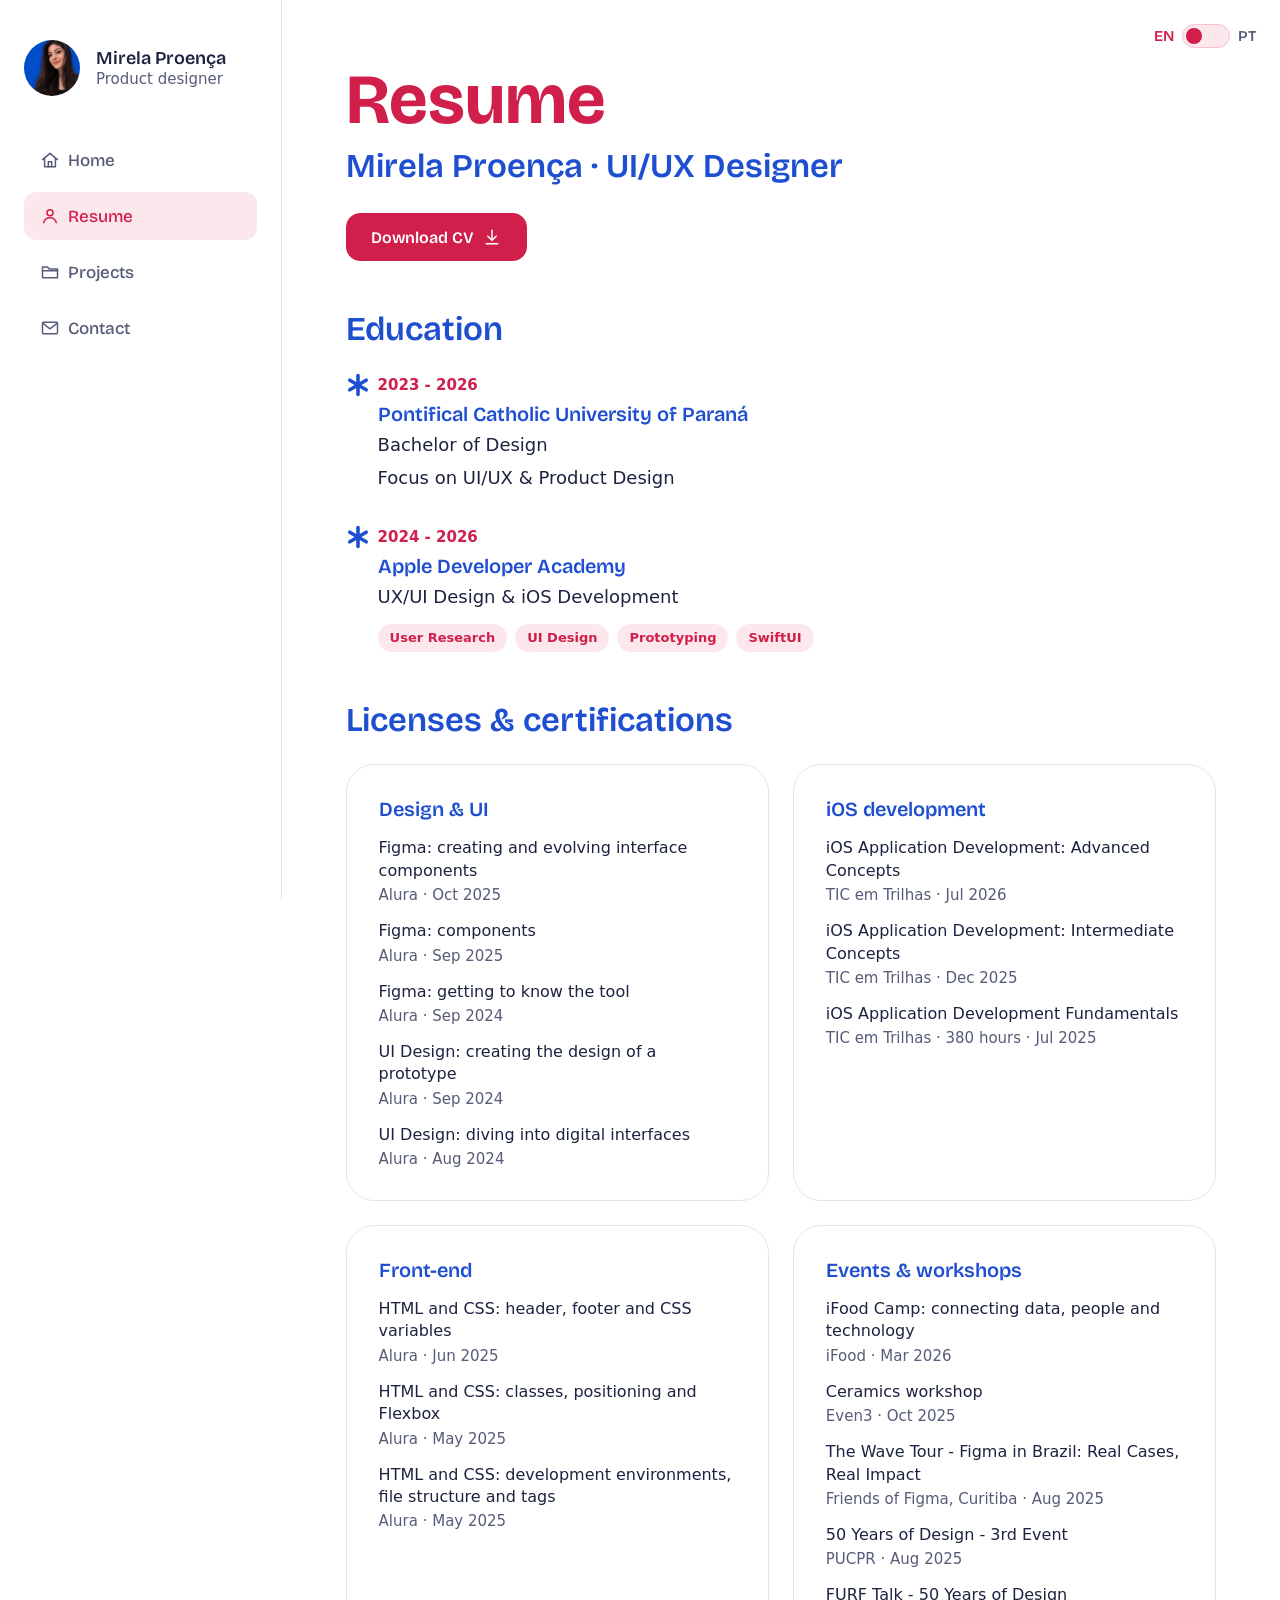
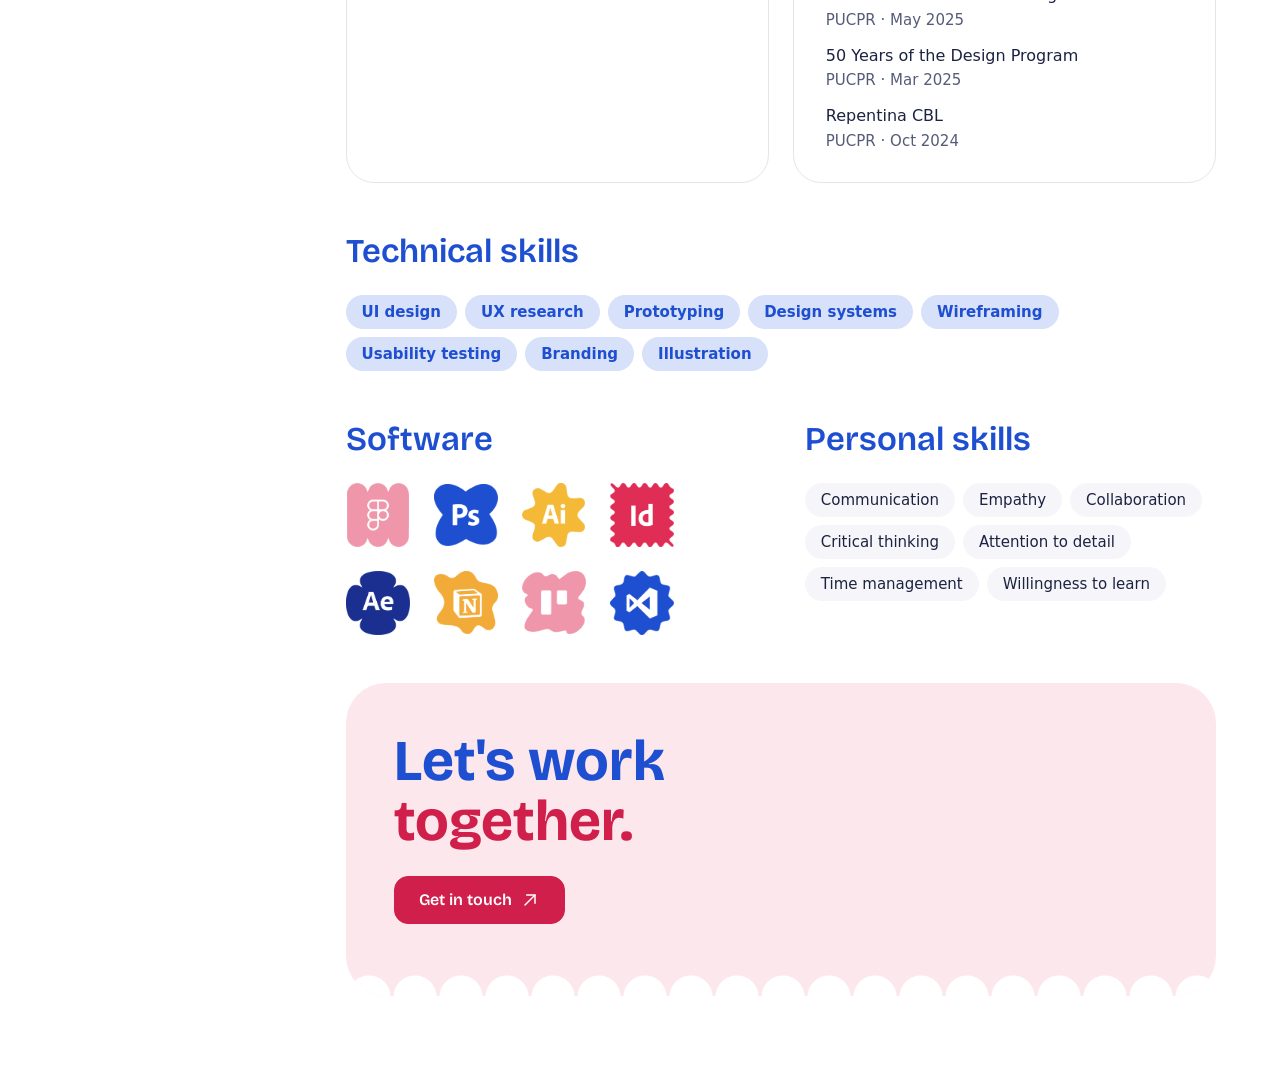
==== about.html @ 4e5e3536 "upload arquivos" ====
<!DOCTYPE html>
<html lang="en">
<head>
  <meta charset="UTF-8" />
  <meta name="viewport" content="width=device-width, initial-scale=1" />
  <title>Resume — Mirela Proença</title>

  <link rel="preconnect" href="https://fonts.googleapis.com" />
  <link rel="preconnect" href="https://fonts.gstatic.com" crossorigin />
  <link href="https://fonts.googleapis.com/css2?family=Bricolage+Grotesque:opsz,wght@12..96,200..800&display=swap" rel="stylesheet" />
  <link rel="stylesheet" href="styles.css" />
  <link rel="stylesheet" href="about.css" />
</head>
<body>
  <div class="layout">

    <!-- ========== SIDEBAR (igual à home) ========== -->
    <aside class="sidebar">
      <a href="index.html" class="profile">
        <img class="profile__photo" src="assets/mirela.jpg" alt="Foto de Mirela Proença" />
        <div class="profile__info">
          <strong class="profile__name">Mirela Proença</strong>
          <span class="profile__role">Product designer</span>
        </div>
      </a>

      <nav class="nav" aria-label="Navegação principal">
        <a href="index.html" class="nav__item">
          <svg viewBox="0 0 24 24" aria-hidden="true"><path d="M3 11.5 12 4l9 7.5"/><path d="M5.5 10v10h13V10"/><path d="M10 20v-6h4v6"/></svg>
          <span>Home</span>
        </a>
        <a href="about.html" class="nav__item nav__item--active" aria-current="page">
          <svg viewBox="0 0 24 24" aria-hidden="true"><circle cx="12" cy="8" r="3.6"/><path d="M4.5 20c.8-4 3.7-6 7.5-6s6.7 2 7.5 6"/></svg>
          <span>Resume</span>
        </a>
        <a href="projects.html" class="nav__item">
          <svg viewBox="0 0 24 24" aria-hidden="true"><path d="M3 7.5V19h18V8.5H11L9 6H3z"/><path d="M3 10.5h18"/></svg>
          <span>Projects</span>
        </a>
        <a href="contact.html" class="nav__item">
          <svg viewBox="0 0 24 24" aria-hidden="true"><rect x="3" y="5" width="18" height="14" rx="1.5"/><path d="m3 6 9 7 9-7"/></svg>
          <span>Contact</span>
        </a>
      </nav>
    </aside>

    <!-- ========== CONTEÚDO ========== -->
    <main class="main about">

      <header class="about__intro">
        <h1 class="hero__title">Resume</h1>
        <h2 class="hero__subtitle">Mirela Proença · UI/UX Designer</h2>
        <!-- PDFs em assets/. A versão em português é escolhida pelo i18n.js. -->
        <a href="assets/Mirela-Proenca-CV.pdf" data-href-pt="assets/Mirela-Proenca-Curriculo.pdf" class="btn btn--primary" download>
          Download CV
          <svg viewBox="0 0 24 24" aria-hidden="true"><path d="M12 4v11"/><path d="m7 11 5 5 5-5"/><path d="M5 20h14"/></svg>
        </a>
      </header>

      <!-- Education -->
      <section class="block" aria-labelledby="edu-title">
        <h2 id="edu-title" class="block__title">Education</h2>

        <ol class="timeline">
          <li class="timeline__item">
            <span class="timeline__star" aria-hidden="true"></span>
            <span class="timeline__date">2023 - 2026</span>
            <strong class="timeline__role">Pontifical Catholic University of Paraná</strong>
            <span class="timeline__place">Bachelor of Design</span>
            <span class="timeline__place">Focus on UI/UX &amp; Product Design</span>
          </li>

          <li class="timeline__item">
            <span class="timeline__star" aria-hidden="true"></span>
            <span class="timeline__date">2024 - 2026</span>
            <strong class="timeline__role">Apple Developer Academy</strong>
            <span class="timeline__place">UX/UI Design &amp; iOS Development</span>
            <ul class="tags">
              <li>User Research</li>
              <li>UI Design</li>
              <li>Prototyping</li>
              <li>SwiftUI</li>
            </ul>
          </li>
        </ol>
      </section>

      <!-- Licenses & certifications -->
      <section class="block" aria-labelledby="cert-title">
        <h2 id="cert-title" class="block__title">Licenses &amp; certifications</h2>

        <div class="cert-groups">
          <article class="cert-group">
            <h3 class="cert-group__title">Design &amp; UI</h3>
            <ul class="certs">
              <li class="cert">
                <strong class="cert__name">Figma: creating and evolving interface components</strong>
                <span class="cert__meta"><span>Alura</span> · <span>Oct 2025</span></span>
              </li>
              <li class="cert">
                <strong class="cert__name">Figma: components</strong>
                <span class="cert__meta"><span>Alura</span> · <span>Sep 2025</span></span>
              </li>
              <li class="cert">
                <strong class="cert__name">Figma: getting to know the tool</strong>
                <span class="cert__meta"><span>Alura</span> · <span>Sep 2024</span></span>
              </li>
              <li class="cert">
                <strong class="cert__name">UI Design: creating the design of a prototype</strong>
                <span class="cert__meta"><span>Alura</span> · <span>Sep 2024</span></span>
              </li>
              <li class="cert">
                <strong class="cert__name">UI Design: diving into digital interfaces</strong>
                <span class="cert__meta"><span>Alura</span> · <span>Aug 2024</span></span>
              </li>
            </ul>
          </article>
          <article class="cert-group">
            <h3 class="cert-group__title">iOS development</h3>
            <ul class="certs">
              <li class="cert">
                <strong class="cert__name">iOS Application Development: Advanced Concepts</strong>
                <span class="cert__meta"><span>TIC em Trilhas</span> · <span>Jul 2026</span></span>
              </li>
              <li class="cert">
                <strong class="cert__name">iOS Application Development: Intermediate Concepts</strong>
                <span class="cert__meta"><span>TIC em Trilhas</span> · <span>Dec 2025</span></span>
              </li>
              <li class="cert">
                <strong class="cert__name">iOS Application Development Fundamentals</strong>
                <span class="cert__meta"><span>TIC em Trilhas</span> · <span>380 hours · Jul 2025</span></span>
              </li>
            </ul>
          </article>
          <article class="cert-group">
            <h3 class="cert-group__title">Front-end</h3>
            <ul class="certs">
              <li class="cert">
                <strong class="cert__name">HTML and CSS: header, footer and CSS variables</strong>
                <span class="cert__meta"><span>Alura</span> · <span>Jun 2025</span></span>
              </li>
              <li class="cert">
                <strong class="cert__name">HTML and CSS: classes, positioning and Flexbox</strong>
                <span class="cert__meta"><span>Alura</span> · <span>May 2025</span></span>
              </li>
              <li class="cert">
                <strong class="cert__name">HTML and CSS: development environments, file structure and tags</strong>
                <span class="cert__meta"><span>Alura</span> · <span>May 2025</span></span>
              </li>
            </ul>
          </article>
          <article class="cert-group">
            <h3 class="cert-group__title">Events &amp; workshops</h3>
            <ul class="certs">
              <li class="cert">
                <strong class="cert__name">iFood Camp: connecting data, people and technology</strong>
                <span class="cert__meta"><span>iFood</span> · <span>Mar 2026</span></span>
              </li>
              <li class="cert">
                <strong class="cert__name">Ceramics workshop</strong>
                <span class="cert__meta"><span>Even3</span> · <span>Oct 2025</span></span>
              </li>
              <li class="cert">
                <strong class="cert__name">The Wave Tour - Figma in Brazil: Real Cases, Real Impact</strong>
                <span class="cert__meta"><span>Friends of Figma, Curitiba</span> · <span>Aug 2025</span></span>
              </li>
              <li class="cert">
                <strong class="cert__name">50 Years of Design - 3rd Event</strong>
                <span class="cert__meta"><span>PUCPR</span> · <span>Aug 2025</span></span>
              </li>
              <li class="cert">
                <strong class="cert__name">FURF Talk - 50 Years of Design</strong>
                <span class="cert__meta"><span>PUCPR</span> · <span>May 2025</span></span>
              </li>
              <li class="cert">
                <strong class="cert__name">50 Years of the Design Program</strong>
                <span class="cert__meta"><span>PUCPR</span> · <span>Mar 2025</span></span>
              </li>
              <li class="cert">
                <strong class="cert__name">Repentina CBL</strong>
                <span class="cert__meta"><span>PUCPR</span> · <span>Oct 2024</span></span>
              </li>
            </ul>
          </article>
        </div>
      </section>

      <!-- Technical skills -->
      <section class="block" aria-labelledby="skills-title">
        <h2 id="skills-title" class="block__title">Technical skills</h2>
        <ul class="pills pills--accent">
          <li>UI design</li>
          <li>UX research</li>
          <li>Prototyping</li>
          <li>Design systems</li>
          <li>Wireframing</li>
          <li>Usability testing</li>
          <li>Branding</li>
          <li>Illustration</li>
        </ul>
      </section>

      <!-- Software + personal skills -->
      <div class="about__grid about__grid--even">

        <section class="block" aria-labelledby="soft-title">
          <h2 id="soft-title" class="block__title">Software</h2>
          <ul class="logos" aria-label="Software">
            <li><img src="assets/Figma-logo.png" alt="Figma" /></li>
            <li><img src="assets/Photoshop-logo.png" alt="Photoshop" /></li>
            <li><img src="assets/Illustrator-logo.png" alt="Illustrator" /></li>
            <li><img src="assets/Indesign-logo.png" alt="InDesign" /></li>
            <li><img src="assets/After-logo.png" alt="After Effects" /></li>
            <li><img src="assets/Notion-logo.png" alt="Notion" /></li>
            <li><img src="assets/Trello-logo.png" alt="Trello" /></li>
            <li><img src="assets/Vscode-logo.png" alt="VS Code" /></li>
          </ul>
        </section>

        <section class="block" aria-labelledby="personal-title">
          <h2 id="personal-title" class="block__title">Personal skills</h2>
          <ul class="pills">
            <li>Communication</li>
            <li>Empathy</li>
            <li>Collaboration</li>
            <li>Critical thinking</li>
            <li>Attention to detail</li>
            <li>Time management</li>
            <li>Willingness to learn</li>
          </ul>
        </section>
      </div>

      <!-- CTA final -->
      <section class="cta" aria-labelledby="cta-title">
        <div class="cta__art" aria-hidden="true">
          <!-- Coloque aqui uma ilustração sua: <img src="assets/cta.svg" alt="" /> -->
          <span>Your illustration here</span>
        </div>

        <div class="cta__content">
          <h2 id="cta-title" class="cta__title">
            Let's work<br /><span>together.</span>
          </h2>
          <a href="contact.html" class="btn btn--primary">
            Get in touch
            <svg viewBox="0 0 24 24" aria-hidden="true"><path d="M6 18 18 6"/><path d="M8 6h10v10"/></svg>
          </a>
        </div>
      </section>

    </main>
  </div>
  <script src="i18n.js"></script>
</body>
</html>
---- styles.css ----
/* ==========================================================
   Portfólio — Mirela Proença
   Ajuste as cores e a fonte nas variáveis abaixo.
   ========================================================== */

:root {
  /* Cores (valores aproximados do protótipo — confira no Figma) */
  --red: #cf1f4a;
  --red-soft: #fce8ec;       /* fundo do item ativo */
  --pink-border: #f3c3ce;    /* bordas rosa claras */
  --pink-text: #c2415f;      /* texto/ícones dos itens inativos */
  --blue: #1f4fd1;
  --gray: #ababab;           /* placeholder de imagem */
  --text: #1c2340;          /* texto corrido */
  --ink-soft: #565c78;      /* texto secundário */
  --surface: #f6f6fa;       /* fundo neutro de apoio */
  --line: #e4e4ec;
  --bg: #fff;

  /* Tipografia */
  --font: "Bricolage Grotesque", system-ui, sans-serif;   /* títulos, menu, botões, stickers */
  --font-body: -apple-system, BlinkMacSystemFont, "SF Pro Text", "SF Pro Display", system-ui, "Segoe UI", sans-serif;   /* corpo de texto (SF Pro) */
  
  /* Layout */
  --sidebar-w: 22%;
  --radius-lg: 40px;
  --radius-md: 28px;
  --radius-sm: 18px;

  /* Escala de texto: use sempre estes tamanhos */
  --fs-xs: 0.8125rem;   /* etiquetas */
  --fs-sm: 0.9375rem;   /* legendas e apoio */
  --fs-body: 1.125rem;  /* texto corrido */
  --fs-h3: 1.25rem;     /* títulos de cards e etapas */
  --fs-h2: clamp(1.75rem, 2.6vw, 2.25rem);   /* títulos de seção */
  --lh-body: 1.6;
  --section-gap: var(--space-6);

  /* Grid de 8 pontos: todo espaçamento é múltiplo de 8.
     O meio-passo (4 e 12) só entra em elementos pequenos, como tags. */
  --space-half: 4px;
  --space-1: 8px;
  --space-1-5: 12px;
  --space-2: 16px;
  --space-3: 24px;
  --space-4: 32px;
  --space-5: 40px;
  --space-6: 48px;
  --space-7: 56px;
  --space-8: 64px;
  --space-9: 72px;
  --space-10: 80px;
}

*, *::before, *::after { box-sizing: border-box; }

html { scroll-behavior: smooth; }

body {
  margin: 0;
  font-family: var(--font-body);
  color: var(--text);
  background: var(--bg);
  -webkit-font-smoothing: antialiased;
}

/* Bricolage Grotesque só em títulos e elementos de destaque; o resto é SF Pro */
h1, h2, h3, h4,
.nav__item,
.sticker,
.profile__name,
.card__year { font-family: var(--font); }

a { color: inherit; text-decoration: none; }

a:focus-visible,
button:focus-visible { outline: 3px solid var(--blue); outline-offset: 3px; }
img { max-width: 100%; display: block; }

svg {
  width: 1.25em;
  height: 1.25em;
  fill: none;
  stroke: currentColor;
  stroke-width: 1.8;
  stroke-linecap: round;
  stroke-linejoin: round;
  flex: none;
}

/* ---------- Layout geral ---------- */

.layout {
  display: grid;
  grid-template-columns: minmax(240px, var(--sidebar-w)) 1fr;
  min-height: 100vh;
}

/* ---------- Sidebar ---------- */

.sidebar {
  position: sticky;
  top: 0;
  height: 100vh;
  padding: var(--space-5) var(--space-3);
  border-right: 1px solid var(--line);
  display: flex;
  flex-direction: column;
  gap: var(--space-5);
}

.profile {
  display: flex;
  align-items: center;
  gap: var(--space-2);
}

.profile__photo {
  width: 56px;
  height: 56px;
  border-radius: 50%;
  object-fit: cover;
  background: var(--red-soft); /* aparece se a foto não carregar */
}

.profile__info { display: flex; flex-direction: column; line-height: 1.25; }
.profile__name { font-size: 1.125rem; font-weight: 600; }
.profile__role { font-size: var(--fs-sm); font-weight: 400; color: var(--ink-soft); }

.nav { display: flex; flex-direction: column; gap: var(--space-1); }

.nav__item {
  display: flex;
  align-items: center;
  gap: var(--space-1);
  padding: 0 var(--space-2);
  font-size: 1.0625rem;
  font-weight: 500;
  color: var(--ink-soft);
  border-radius: 12px;
  transition: background 0.2s, color 0.2s;
  min-height: 48px;
}

.nav__item svg { width: 1.25rem; height: 1.25rem; }

.nav__item:hover {
  background: var(--surface);
  color: var(--text);
}

.nav__item--active {
  background: var(--red-soft);
  color: var(--red);
}

/* ---------- Conteúdo principal ---------- */

.main {
  padding: var(--space-8) var(--space-8) var(--space-10);
  max-width: 1200px;
}

/* ---------- Hero ---------- */

.hero__title {
  margin: 0;
  font-size: clamp(2.75rem, 5.5vw, 4.5rem);
  font-weight: 700;
  line-height: 1.05;
  color: var(--red);
}

.hero__subtitle {
  margin: var(--space-1) 0 0;
  min-height: 1.3em; /* o efeito de digitação não empurra a página */
  font-size: clamp(1.5rem, 2.6vw, 2.25rem);
  font-weight: 600;
  color: var(--blue);
}

.hero__text {
  margin: var(--space-3) 0 0;
  max-width: 62ch;
  font-size: var(--fs-body);
  line-height: var(--lh-body);
  color: var(--text);
}

.hero__actions {
  display: flex;
  flex-wrap: wrap;
  gap: var(--space-2);
  margin-top: var(--space-4);
}

.btn {
  display: inline-flex;
  align-items: center;
  gap: var(--space-1);
  padding: 0 var(--space-3);
  font-family: var(--font);
  font-size: 1rem;
  font-weight: 600;
  border-radius: 14px;
  border: 1.5px solid var(--red);
  transition: transform 0.15s, background 0.2s, color 0.2s;
  min-height: 48px;
}

.btn:hover { transform: translateY(-2px); }

.btn--primary { background: var(--red); color: #fff; }
.btn--primary:hover { background: #ad1a3e; }

.btn--outline { background: transparent; color: var(--red); }
.btn--outline:hover { background: var(--red-soft); }

/* ---------- Recent works ---------- */

.works {
  margin-top: var(--section-gap);
}

.works__title {
  margin: 0 0 var(--space-3);
  font-size: var(--fs-h2);
  font-weight: 600;
  color: var(--blue);
}

.works__grid {
  display: grid;
  grid-template-columns: repeat(2, minmax(0, 1fr));
  gap: var(--space-3);
}

.card {
  display: flex;
  flex-direction: column;
  background: #fff;
  border: 1px solid var(--line);
  border-radius: var(--radius-md);
  overflow: hidden;
  transition: transform 0.2s, box-shadow 0.2s;
}

.card:hover {
  transform: translateY(-4px);
  box-shadow: 0 12px 28px rgba(28, 35, 64, 0.12);
}

.card__image {
  position: relative;
  display: grid;
  place-items: center;
  aspect-ratio: 1.9 / 1;
  background: var(--surface);
}

/* Enquanto o projeto não tem imagem, o card mostra uma capa com o nome.
   Ao colocar a <img>, a capa some sozinha. */
.card__image:not(:has(img)) {
  background-image: radial-gradient(rgba(255, 255, 255, 0.18) 1.5px, transparent 1.6px);
  background-size: 22px 22px;
  font-family: var(--font);
  font-size: clamp(1.75rem, 3vw, 2.5rem);
  font-weight: 700;
  text-align: center;
}
.card[href="cleck.html"] .card__image:not(:has(img)) { background-color: var(--blue); color: #fff; }
.card[href="cleck.html"] .card__image:not(:has(img))::after { content: "Cleck!"; }
.card[href="alerta-enchentes.html"] .card__image:not(:has(img)) { background-color: #1a2f8f; color: #fff; }
.card[href="alerta-enchentes.html"] .card__image:not(:has(img))::after { content: "Alerta Enchentes RS"; padding: 0 var(--space-3); }
.card[href="webaluno.html"] .card__image:not(:has(img)) { background-color: #f6c445; color: var(--text); }
.card[href="webaluno.html"] .card__image:not(:has(img))::after { content: "WebAluno"; }
.card--soon .card__image:not(:has(img)) { background-color: var(--red-soft); color: var(--red); background-image: none; }
.card--soon .card__image:not(:has(img))::after { content: "Hooky"; }

/* projeto ainda em andamento: não é link */
.card--soon { position: relative; cursor: default; }
.card--soon:hover { transform: none; box-shadow: none; }

.card__badge {
  position: absolute;
  top: var(--space-2);
  left: var(--space-2);
  z-index: 1;
  padding: var(--space-half) var(--space-1-5);
  font-size: var(--fs-xs);
  font-weight: 600;
  color: var(--text);
  background: #fff;
  border-radius: 999px;
  box-shadow: 0 2px 8px rgba(28, 35, 64, 0.12);
}

.card__image img { width: 100%; height: 100%; object-fit: cover; }

.card__body { padding: var(--space-3); }

.card__title {
  margin: 0;
  font-size: var(--fs-h3);
  font-weight: 600;
  line-height: 1.3;
  color: var(--text);
}

.card__year {
  display: block;
  margin-top: var(--space-1);
  font-size: var(--fs-sm);
  font-weight: 500;
  color: var(--ink-soft);
}

/* ---------- Responsivo ---------- */

@media (max-width: 1000px) {
  .main { padding: var(--space-8) var(--space-5) var(--space-10); }
  .works__grid { grid-template-columns: 1fr; }
}

@media (max-width: 800px) {
  :root { --section-gap: var(--space-5); }

  .layout { grid-template-columns: 1fr; align-content: start; }

  .sidebar {
    position: static;
    height: auto;
    padding: var(--space-3);
    gap: var(--space-3);
    border-right: 0;
    border-bottom: 1px solid var(--line);
  }

  .nav {
    flex-direction: row;
    flex-wrap: wrap;
    gap: var(--space-1);
  }

  .profile { padding-right: calc(var(--space-1) * 13); } /* espaço para a chave de idioma */
  .nav__item { padding: 0 var(--space-1); font-size: var(--fs-sm); gap: var(--space-1); min-height: 40px; }
  .nav__item svg { width: 1.2rem; height: 1.2rem; }

  .main { padding: var(--space-5) var(--space-3) var(--space-7); }
}
---- about.css ----
/* ==========================================================
   Página About me — usa as variáveis e componentes do styles.css
   ========================================================== */

:root {
  --yellow: #f6c445;
  --navy: #1a2f8f;
  /* asterisco usado como marcador da timeline (vira máscara, então segue a cor de fundo) */
  --asterisk: url("data:image/svg+xml,%3Csvg xmlns='http://www.w3.org/2000/svg' viewBox='0 0 24 24'%3E%3Cpath d='M12 2.5v19M3.8 7.2l16.4 9.6M3.8 16.8l16.4-9.6' stroke='black' stroke-width='3.6' stroke-linecap='round' fill='none'/%3E%3C/svg%3E");
}

.about { display: flex; flex-direction: column; gap: var(--section-gap); }

.about__intro .btn { margin-top: var(--space-3); }

.about__grid {
  display: grid;
  grid-template-columns: minmax(0, 1fr) minmax(0, 1.25fr);
  gap: var(--space-6);
  align-items: start;
}

.about__grid--even { grid-template-columns: repeat(2, minmax(0, 1fr)); }

.block__title {
  margin: 0 0 var(--space-3);
  font-size: var(--fs-h2);
  font-weight: 600;
  color: var(--blue);
}

/* ---------- Timeline ---------- */

.timeline {
  list-style: none;
  margin: 0;
  padding: 0;
  display: flex;
  flex-direction: column;
  gap: var(--space-4);
}

.timeline__item {
  position: relative;
  display: flex;
  flex-direction: column;
  gap: var(--space-half);
  padding-left: var(--space-4);
  font-size: var(--fs-body);
  line-height: var(--lh-body);
}

/* marcador: asterisco azul */
.timeline__star {
  position: absolute;
  left: 0;
  top: 0;
  width: 24px;
  height: 24px;
  background: var(--blue);
  -webkit-mask: var(--asterisk) center / contain no-repeat;
  mask: var(--asterisk) center / contain no-repeat;
}

.timeline__date { font-size: var(--fs-sm); font-weight: 600; color: var(--red); }
.timeline__role { font-family: var(--font); font-size: var(--fs-h3); line-height: 1.3; font-weight: 600; color: var(--blue); }
.timeline__place { color: var(--text); }

/* tags rosa (ex.: User Research, SwiftUI) */
.tags {
  list-style: none;
  margin: var(--space-1) 0 0;
  padding: 0;
  display: flex;
  flex-wrap: wrap;
  gap: var(--space-1);
}

.tags li {
  padding: var(--space-half) var(--space-1-5);
  font-size: var(--fs-xs);
  font-weight: 600;
  color: var(--red);
  background: var(--red-soft);
  border-radius: 999px;
}

/* ---------- Licenças e certificados, agrupados por área ---------- */

.cert-groups {
  display: grid;
  grid-template-columns: repeat(2, minmax(0, 1fr));
  gap: var(--space-3);
}

.cert-group {
  padding: var(--space-4);
  border: 1px solid var(--line);
  border-radius: var(--radius-md);
}

.cert-group__title {
  margin: 0 0 var(--space-2);
  font-size: var(--fs-h3);
  font-weight: 600;
  color: var(--blue);
}

.certs {
  list-style: none;
  margin: 0;
  padding: 0;
  display: flex;
  flex-direction: column;
  gap: var(--space-2);
}

.cert { display: flex; flex-direction: column; gap: var(--space-half); }

.cert__name { font-size: 1rem; font-weight: 500; line-height: 1.4; color: var(--text); }

.cert__meta { font-size: var(--fs-sm); color: var(--ink-soft); }

/* ---------- Software (ícones alinhados) ---------- */

.logos {
  list-style: none;
  margin: 0;
  padding: 0;
  display: grid;
  grid-template-columns: repeat(4, 64px);
  gap: var(--space-3);
}

.logos img { display: block; width: 64px; height: 64px; object-fit: contain; }

/* ---------- Personal skills ---------- */

.pills {
  list-style: none;
  margin: 0;
  padding: 0;
  display: flex;
  flex-wrap: wrap;
  gap: var(--space-1);
}

.pills li {
  padding: var(--space-1) var(--space-2);
  font-size: var(--fs-sm);
  font-weight: 500;
  color: var(--text);
  background: var(--surface);
  border-radius: 999px;
}

/* skills técnicas: mesma pílula, em azul */
.pills--accent li {
  font-weight: 600;
  color: var(--blue);
  background: #d7e1fa;
}

/* ---------- CTA "Let's work together" ---------- */

.cta {
  position: relative;
  display: grid;
  grid-template-columns: minmax(0, 0.9fr) minmax(0, 1.1fr);
  align-items: center;
  gap: var(--space-4);
  padding: var(--space-6) var(--space-6) var(--space-9);
  background: var(--red-soft);
  border-radius: var(--radius-lg);
  overflow: hidden;
}

/* borda "nuvem" na base */
.cta::after {
  content: "";
  position: absolute;
  left: 0; right: 0; bottom: -1px;
  height: 24px;
  background: radial-gradient(circle at 50% 100%, #fff 0 21px, transparent 22px) 0 0 / 46px 24px repeat-x;
}

.cta__art {
  min-height: 220px;
  display: grid;
  place-items: center;
  border: 2px dashed var(--pink-border);
  border-radius: var(--radius-md);
  color: var(--pink-text);
  font-weight: 600;
}
.cta__art img { width: 100%; height: auto; }

/* sem ilustração, o espaço some e o texto ocupa a largura toda */
.cta__art:not(:has(img)) { display: none; }
.cta:not(:has(img)) { grid-template-columns: 1fr; }

.cta__content { display: flex; flex-direction: column; align-items: flex-start; gap: var(--space-3); }

.cta__title {
  margin: 0;
  font-size: clamp(2.25rem, 4.5vw, 3.75rem);
  font-weight: 700;
  line-height: 1.05;
  color: var(--blue);
}
.cta__title span { color: var(--red); }

/* ---------- Movimento reduzido ---------- */

@media (prefers-reduced-motion: reduce) {
  .app { transition: none; }
  .app:hover { transform: none; }
}

/* ---------- Responsivo ---------- */

@media (max-width: 1000px) {
  .about__grid,
  .about__grid--even { grid-template-columns: 1fr; gap: var(--space-6); }
  .cert-groups { grid-template-columns: 1fr; }
}

@media (max-width: 800px) {
  .cta { grid-template-columns: 1fr; padding: var(--space-4) var(--space-3) var(--space-8); }
  .cta__art { min-height: 160px; }
  .cert-group { padding: var(--space-3); }
  .logos { grid-template-columns: repeat(4, 56px); gap: var(--space-2); }
  .logos img { width: 56px; height: 56px; }
}
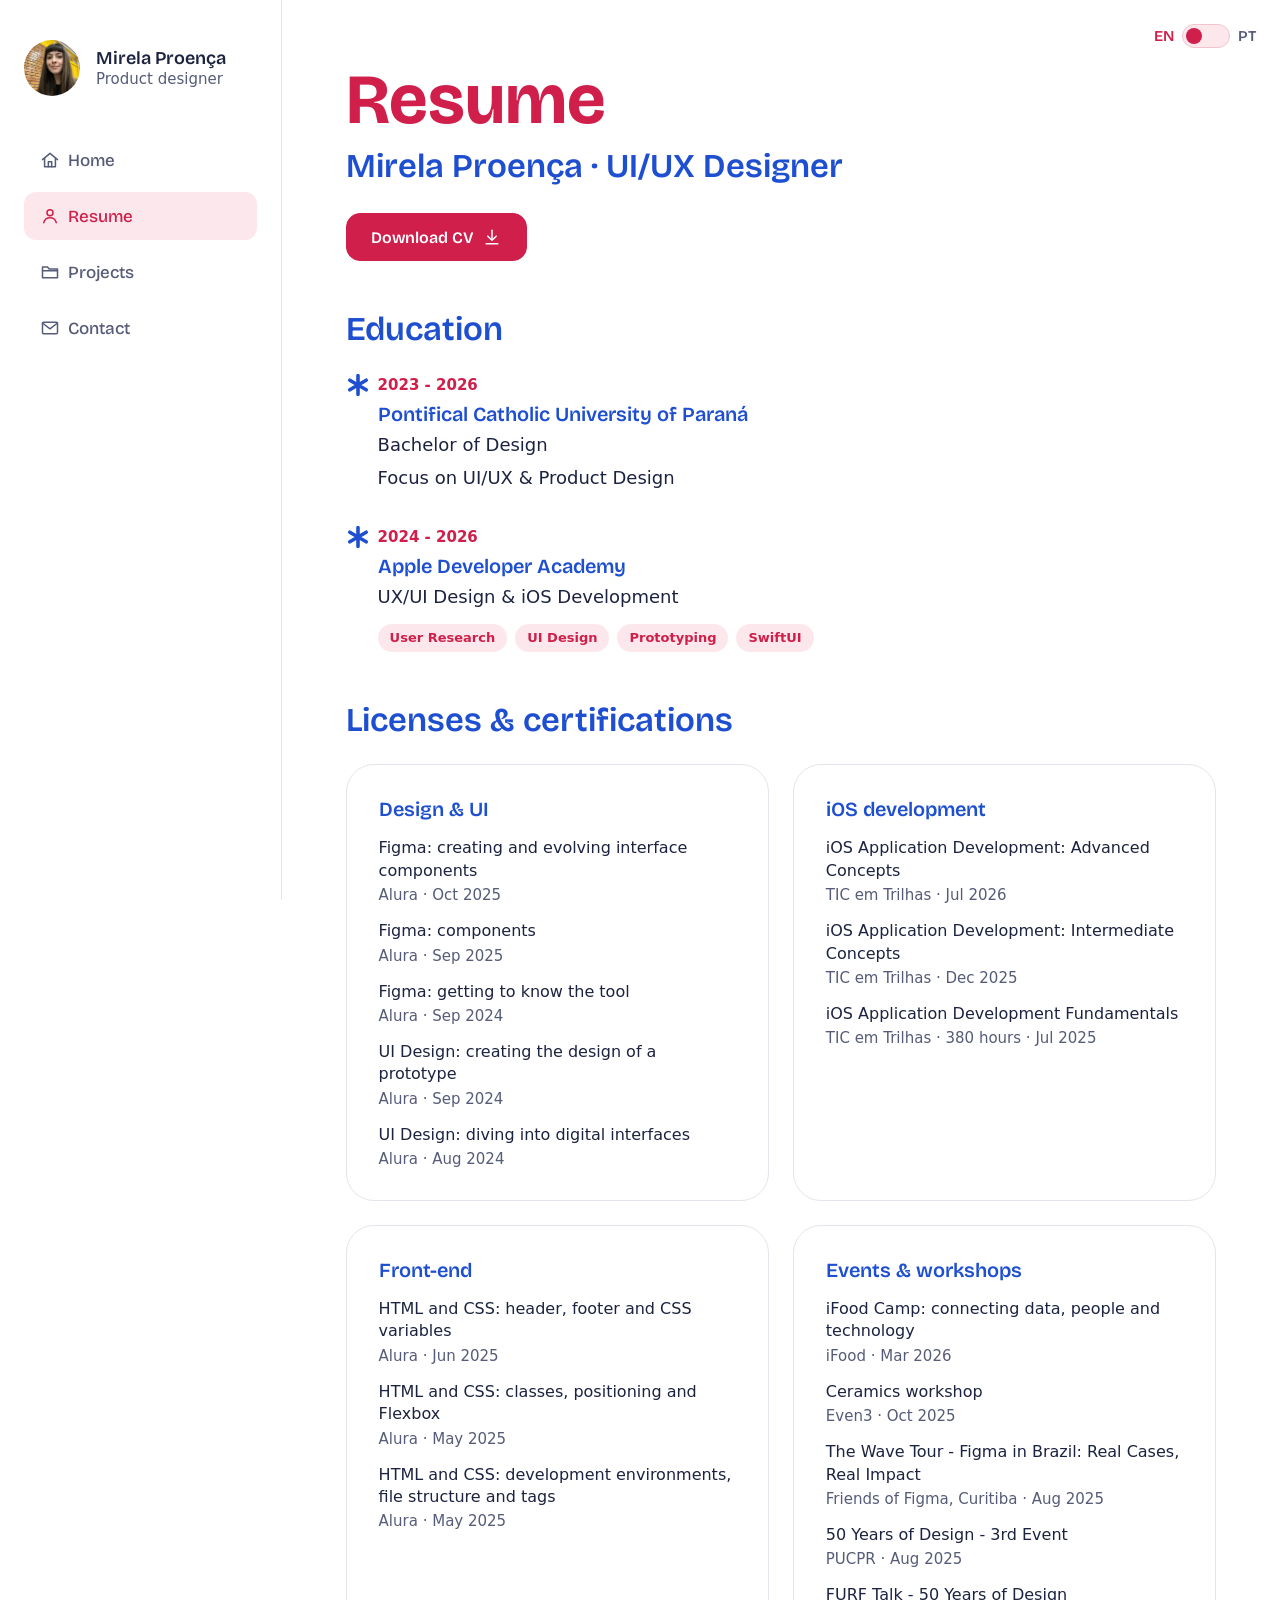
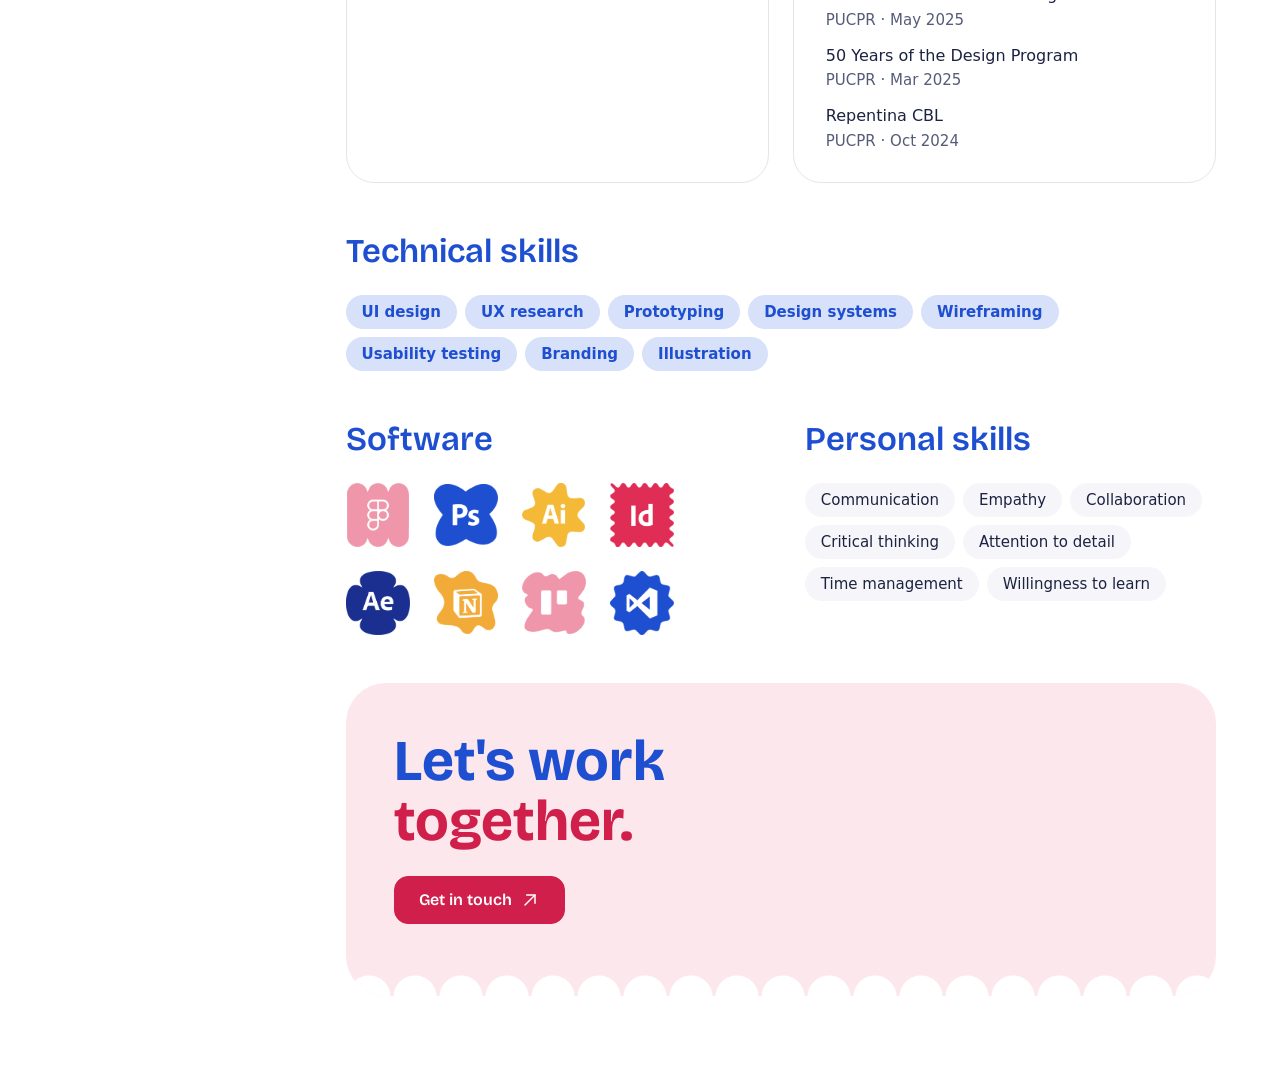
==== commit aaad139c: "fotos" ====
--- a/about.html
+++ b/about.html
@@ -17,7 +17,7 @@
     <!-- ========== SIDEBAR (igual à home) ========== -->
     <aside class="sidebar">
       <a href="index.html" class="profile">
-        <img class="profile__photo" src="assets/mirela.jpg" alt="Foto de Mirela Proença" />
+        <img class="profile__photo" src="assets/mirela.jpeg" alt="Foto de Mirela Proença" />
         <div class="profile__info">
           <strong class="profile__name">Mirela Proença</strong>
           <span class="profile__role">Product designer</span>
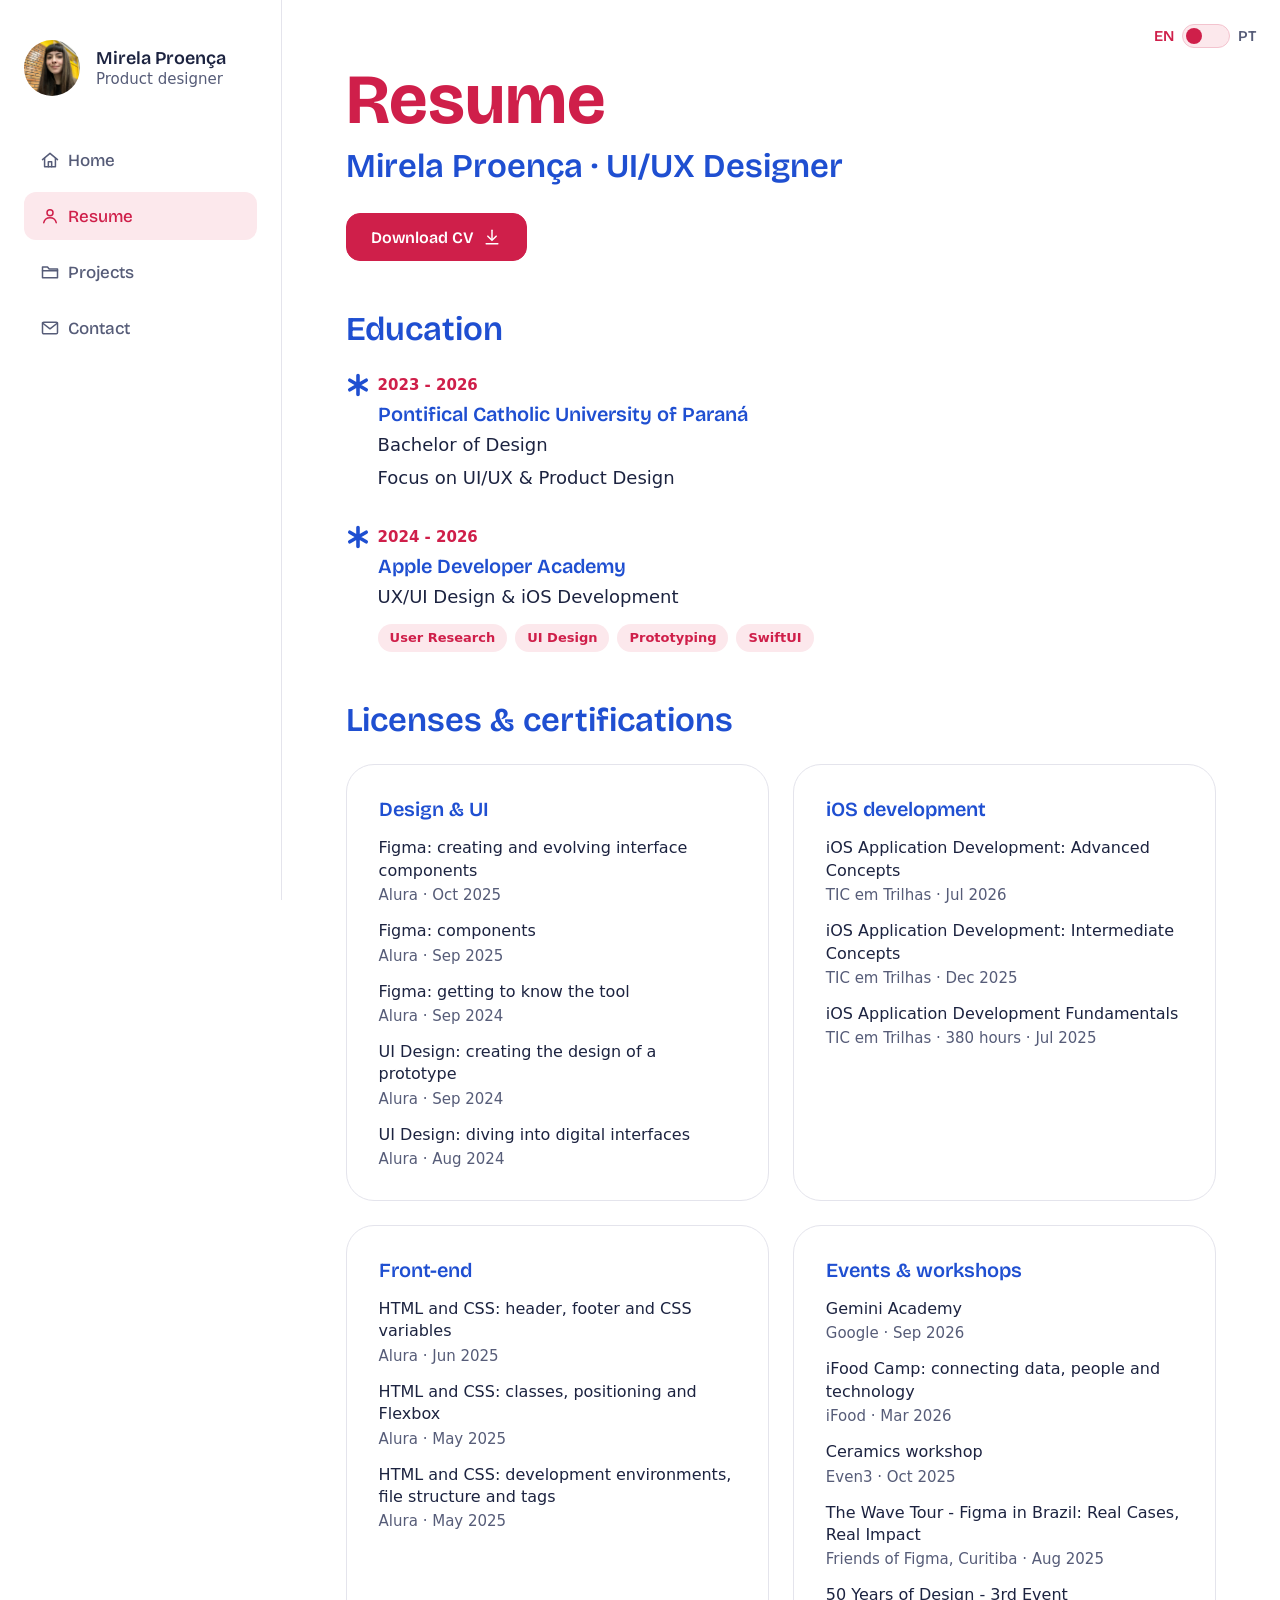
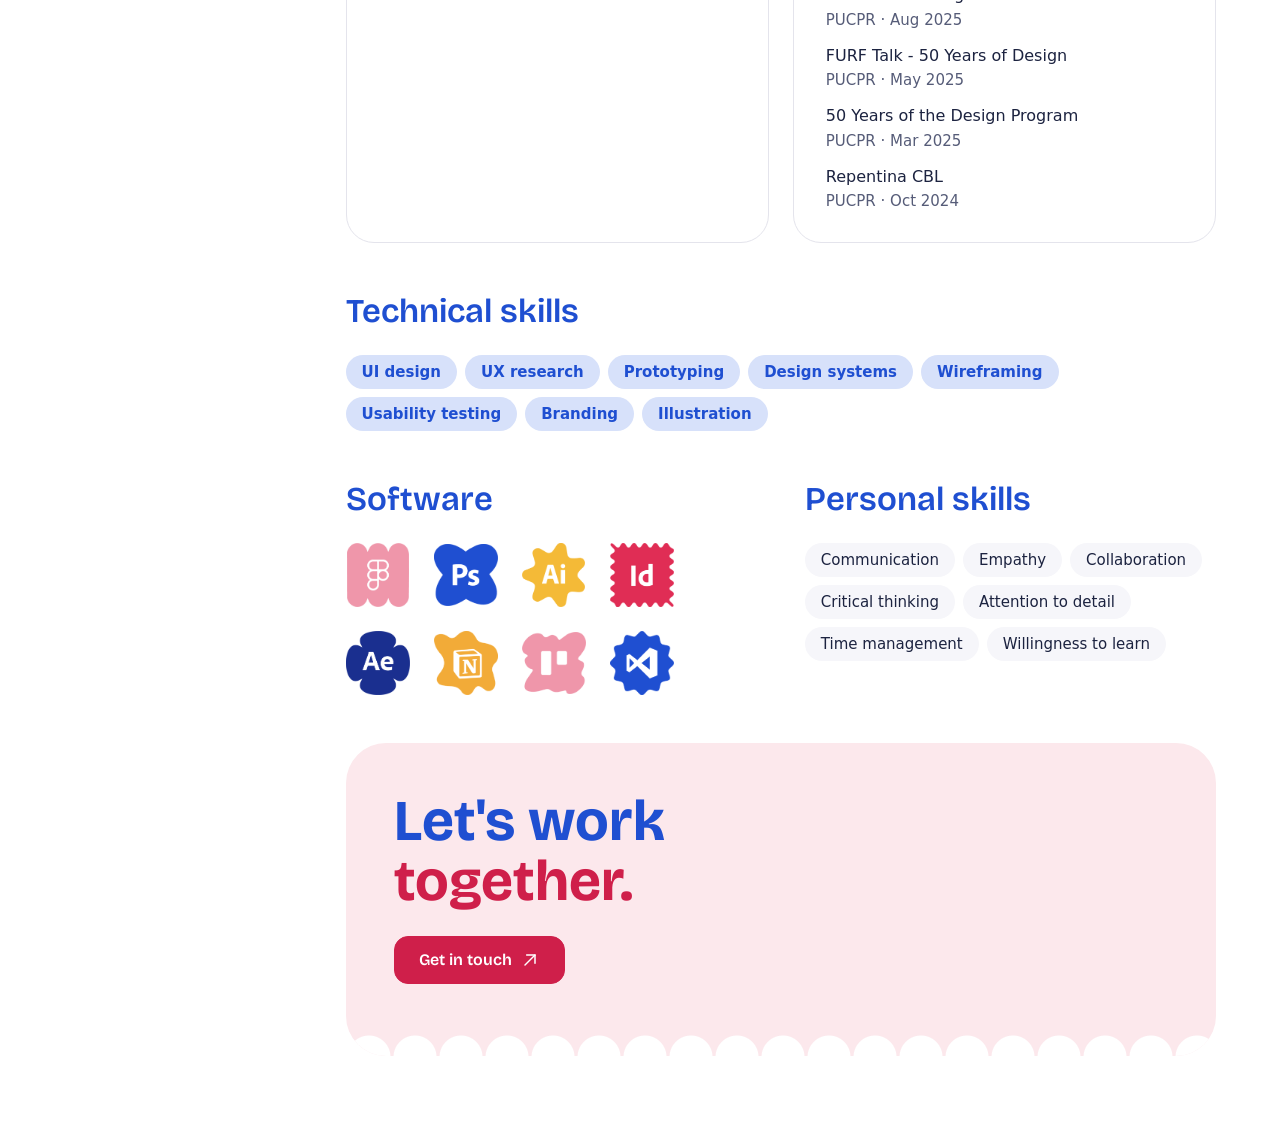
==== commit 022bd79a: "add gemini academy" ====
--- a/about.html
+++ b/about.html
@@ -152,6 +152,10 @@
           <article class="cert-group">
             <h3 class="cert-group__title">Events &amp; workshops</h3>
             <ul class="certs">
+              <li class="cert">
+                <strong class="cert__name">Gemini Academy</strong>
+                <span class="cert__meta"><span>Google</span> · <span>Sep 2026</span></span>
+              </li>
               <li class="cert">
                 <strong class="cert__name">iFood Camp: connecting data, people and technology</strong>
                 <span class="cert__meta"><span>iFood</span> · <span>Mar 2026</span></span>
